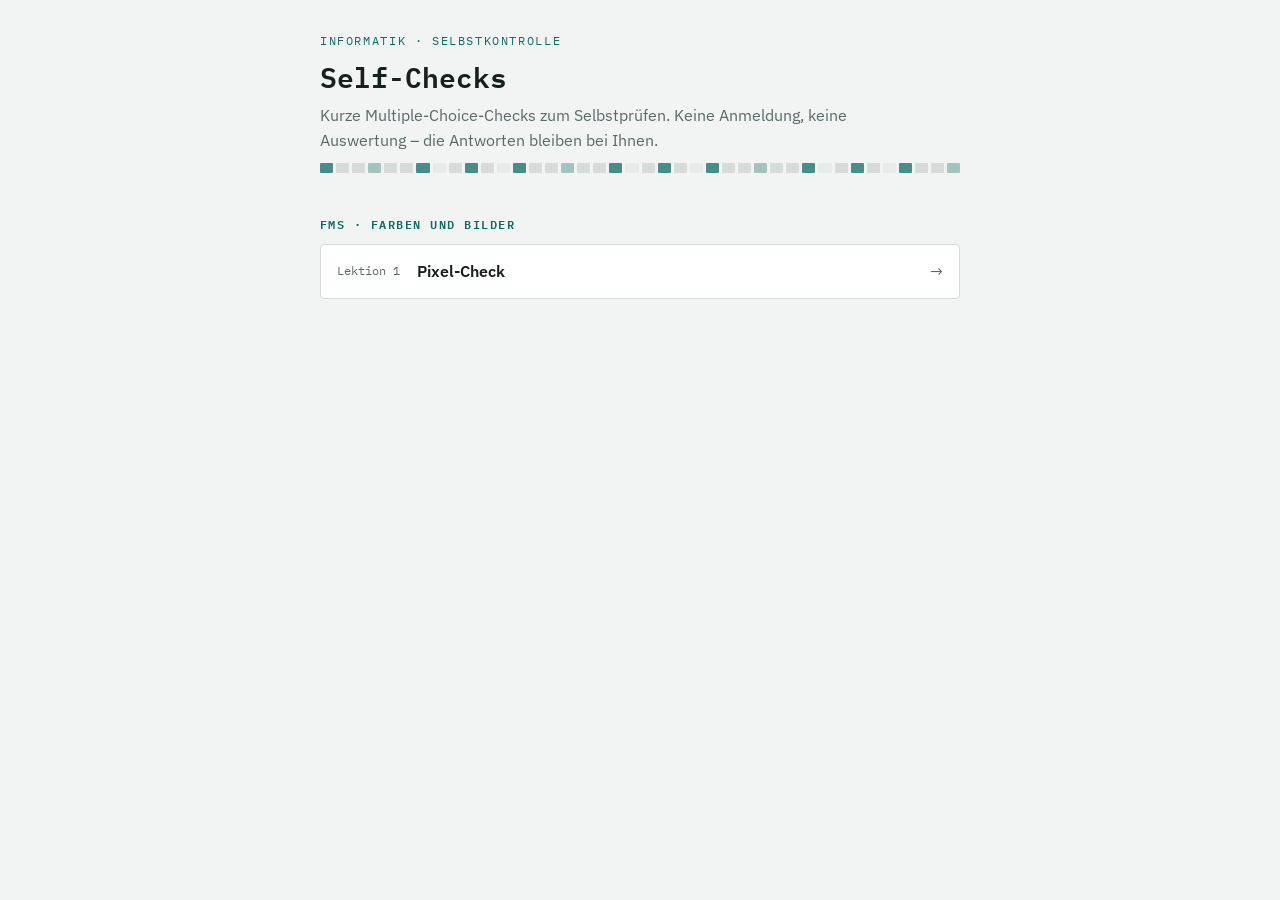
==== index.html @ 5bb7df06 "Self-Check-Plattform: Engine, Design und erster Check Statische Multiple-Choice-Selbstchecks ohne Bu" ====
<!doctype html>
<html lang="de-CH">
<head>
<meta charset="utf-8">
<meta name="viewport" content="width=device-width, initial-scale=1">
<title>Self-Checks</title>
<link rel="preconnect" href="https://fonts.gstatic.com" crossorigin>
<link rel="stylesheet" href="https://fonts.googleapis.com/css2?family=IBM+Plex+Mono:wght@400;600&family=IBM+Plex+Sans:wght@400;500;600&display=swap">
<link rel="stylesheet" href="assets/check.css">
<link rel="stylesheet" href="assets/index.css">
</head>
<body>
<div class="wrap">
  <header class="hero">
    <span class="eyebrow">Informatik · Selbstkontrolle</span>
    <h1>Self-Checks</h1>
    <p class="lead">Kurze Multiple-Choice-Checks zum Selbstprüfen. Keine Anmeldung, keine Auswertung – die Antworten bleiben bei Ihnen.</p>
    <div class="pixelrule" aria-hidden="true"></div>
  </header>
  <div id="liste"><p class="leer">Wird geladen …</p></div>
</div>

<!-- Optional: qrcode.min.js nach assets/ legen und die naechste Zeile entkommentieren,
     dann zeigt die Uebersicht pro Check einen QR-Code zum Anbeamen.
<script src="assets/qrcode.min.js"></script>
-->
<script>
(function () {
  "use strict";
  var liste = document.getElementById("liste");

  var rule = document.querySelector(".pixelrule");
  for (var i = 0; i < 40; i++) rule.append(document.createElement("i"));

  fetch("manifest.json", { cache: "no-cache" })
    .then(function (r) { if (!r.ok) throw new Error("HTTP " + r.status); return r.json(); })
    .then(render)
    .catch(function (err) {
      liste.innerHTML =
        '<div class="oops"><h2>Übersicht nicht verfügbar</h2>' +
        '<p><code>manifest.json</code> fehlt oder ist fehlerhaft.<br><code>' +
        String(err.message || err) + '</code></p></div>';
    });

  function render(data) {
    var checks = (data && data.checks) || [];
    liste.textContent = "";
    if (!checks.length) {
      liste.innerHTML = '<p class="leer">Noch keine Checks eingetragen.</p>';
      return;
    }

    var gruppen = {};
    var reihenfolge = [];
    checks.forEach(function (c) {
      var g = c.gefaess || "Ohne Gefäss";
      if (!gruppen[g]) { gruppen[g] = []; reihenfolge.push(g); }
      gruppen[g].push(c);
    });

    reihenfolge.forEach(function (g) {
      var box = document.createElement("section");
      box.className = "gruppe";
      var h = document.createElement("h2");
      h.textContent = g;
      var karten = document.createElement("div");
      karten.className = "karten";

      gruppen[g].forEach(function (c) {
        var a = document.createElement("a");
        a.className = "karte";
        a.href = c.pfad;

        var meta = document.createElement("span");
        meta.className = "meta";
        meta.textContent = c.lektion || "";

        var t = document.createElement("span");
        t.className = "titel";
        t.textContent = c.titel || c.pfad;

        var pfeil = document.createElement("span");
        pfeil.className = "pfeil";
        pfeil.textContent = "→";

        a.append(meta, t, pfeil);

        if (window.QRCode) {
          var qr = document.createElement("span");
          a.insertBefore(qr, pfeil);
          try {
            new window.QRCode(qr, {
              text: new URL(c.pfad, location.href).href,
              width: 56, height: 56
            });
          } catch (e) { qr.remove(); }
        }

        karten.append(a);
      });

      box.append(h, karten);
      liste.append(box);
    });
  }
})();
</script>
</body>
</html>
---- assets/check.css ----
/* ============================================================
   check.css – Design aller Self-Checks (Bildschirm + Druck)
   Zentral gepflegt: Änderungen hier gelten für alle Checks.
   ============================================================ */

:root{
  --ground:#f2f4f3;
  --surface:#ffffff;
  --line:#d5dbd9;
  --ink:#16201f;
  --ink-soft:#5a6968;
  --accent:#0f6b63;
  --accent-soft:#d9ece9;
  --ok:#1f7a4d;
  --ok-soft:#dcefe3;
  --no:#a3411f;
  --no-soft:#f6e2da;
  --radius:4px;
}
@media (prefers-color-scheme: dark){
  :root:not([data-theme="light"]){
    --ground:#101615;
    --surface:#182120;
    --line:#2c3937;
    --ink:#e8efed;
    --ink-soft:#9aaba9;
    --accent:#5fd3c4;
    --accent-soft:#1d312f;
    --ok:#66d29a;
    --ok-soft:#172c22;
    --no:#e8a084;
    --no-soft:#2e1e18;
  }
}
:root[data-theme="dark"]{
  --ground:#101615;
  --surface:#182120;
  --line:#2c3937;
  --ink:#e8efed;
  --ink-soft:#9aaba9;
  --accent:#5fd3c4;
  --accent-soft:#1d312f;
  --ok:#66d29a;
  --ok-soft:#172c22;
  --no:#e8a084;
  --no-soft:#2e1e18;
}

*{box-sizing:border-box}
body{
  margin:0;
  background:var(--ground);
  color:var(--ink);
  font-family:"IBM Plex Sans",-apple-system,BlinkMacSystemFont,"Segoe UI",sans-serif;
  line-height:1.55;
  font-size:16px;
}
.wrap{max-width:680px;margin:0 auto;padding:32px 20px 64px;display:flex;flex-direction:column;gap:24px}

header{display:flex;flex-direction:column;gap:10px}
.eyebrow{
  font-family:"IBM Plex Mono",ui-monospace,monospace;
  font-size:.72rem;letter-spacing:.14em;text-transform:uppercase;color:var(--accent);
}
h1{
  font-family:"IBM Plex Mono",ui-monospace,monospace;
  font-weight:600;font-size:1.75rem;line-height:1.2;margin:0;text-wrap:balance;
}
.lead{margin:0;color:var(--ink-soft);max-width:56ch}
.sources{
  font-family:"IBM Plex Mono",ui-monospace,monospace;font-size:.75rem;color:var(--ink-soft);
  display:flex;flex-direction:column;gap:2px;word-break:break-all;
}
.sources a{color:var(--ink-soft)}

.pixelrule{display:flex;gap:3px;height:10px}
.pixelrule i{flex:1;background:var(--line);border-radius:1px}
.pixelrule i:nth-child(3n+1){background:var(--accent);opacity:.75}
.pixelrule i:nth-child(4n){opacity:.35}

#quiz{display:flex;flex-direction:column;gap:14px}
.q{
  background:var(--surface);
  border:1px solid var(--line);
  border-radius:var(--radius);
  padding:18px 18px 16px;
  display:flex;flex-direction:column;gap:12px;
}
.qhead{display:flex;gap:12px;align-items:baseline}
.qnum{
  font-family:"IBM Plex Mono",ui-monospace,monospace;font-size:.8rem;color:var(--accent);
  font-variant-numeric:tabular-nums;padding-top:2px;
}
.qtext{margin:0;font-weight:500;text-wrap:balance}
.opts{display:flex;flex-direction:column;gap:8px}
button.opt{
  font:inherit;text-align:left;cursor:pointer;
  background:transparent;color:var(--ink);
  border:1px solid var(--line);border-radius:var(--radius);
  padding:10px 12px;display:flex;gap:10px;align-items:flex-start;
  transition:background .12s ease,border-color .12s ease;
}
button.opt:hover:not(:disabled){border-color:var(--accent);background:var(--accent-soft)}
button.opt:disabled{cursor:default}
button.opt:focus-visible{outline:2px solid var(--accent);outline-offset:2px}
.key{
  font-family:"IBM Plex Mono",ui-monospace,monospace;font-size:.8rem;color:var(--ink-soft);
  line-height:1.7;flex:none;
}
button.opt.correct{background:var(--ok-soft);border-color:var(--ok)}
button.opt.correct .key{color:var(--ok)}
button.opt.wrong{background:var(--no-soft);border-color:var(--no)}
button.opt.wrong .key{color:var(--no)}
button.opt.dim{opacity:.55}

.fb{
  display:none;border-left:3px solid var(--accent);padding:8px 0 8px 12px;
  font-size:.92rem;color:var(--ink-soft);
}
.fb.show{display:block}
.fb b{color:var(--ink);font-weight:600}

.score{
  position:sticky;bottom:12px;align-self:center;
  background:var(--surface);border:1px solid var(--line);border-radius:999px;
  padding:8px 18px;font-family:"IBM Plex Mono",ui-monospace,monospace;font-size:.85rem;
  font-variant-numeric:tabular-nums;box-shadow:0 4px 14px rgba(0,0,0,.08);
}
.score b{color:var(--accent)}
.reset{
  background:transparent;border:none;font:inherit;color:var(--ink-soft);
  text-decoration:underline;cursor:pointer;margin-left:10px;font-size:.8rem;
}

/* Fehlermeldung, falls fragen.json fehlt oder kaputt ist */
.oops{
  background:var(--surface);border:1px solid var(--no);border-left-width:3px;
  border-radius:var(--radius);padding:16px 18px;
}
.oops h2{margin:0 0 6px;font-size:1rem;font-family:"IBM Plex Mono",ui-monospace,monospace}
.oops p{margin:0;color:var(--ink-soft);font-size:.92rem}
.oops code{font-family:"IBM Plex Mono",ui-monospace,monospace;font-size:.85em}

/* Lösungsschlüssel: nur im Druck sichtbar */
.solution{display:none}

@media (prefers-reduced-motion: reduce){*{transition:none!important}}

/* ============================================================
   Druckansicht – ersetzt die Word-Papierversion
   ============================================================ */
@media print{
  /* !important, damit die Dark-Mode-Tokens im Druck nicht gewinnen */
  :root{
    --ground:#fff!important;--surface:#fff!important;--line:#000!important;
    --ink:#000!important;--ink-soft:#333!important;
    --accent:#000!important;--accent-soft:#fff!important;
    --ok:#000!important;--ok-soft:#fff!important;
    --no:#000!important;--no-soft:#fff!important;
  }
  body{background:#fff;color:#000;font-size:11pt;line-height:1.4}
  .wrap{max-width:none;padding:0;gap:14px}

  .pixelrule,.score,.reset{display:none!important}
  .fb{display:none!important}

  header{gap:4px}
  h1{font-size:1.4rem}
  .lead{color:#000;max-width:none}
  .sources{font-size:8pt;color:#333}

  #quiz{gap:10px}
  .q{
    border:none;border-top:1px solid #000;border-radius:0;
    padding:8px 0 0;gap:6px;
    break-inside:avoid;page-break-inside:avoid;
  }
  .opts{gap:3px}
  /* Optionen als flache Ankreuzkästchen, keine Farbflächen */
  button.opt,
  button.opt.correct,
  button.opt.wrong,
  button.opt.dim{
    background:#fff!important;border:none!important;opacity:1!important;
    padding:1px 0;
  }
  button.opt .key,
  button.opt.correct .key,
  button.opt.wrong .key{
    color:#000!important;
    border:1px solid #000;border-radius:2px;
    width:1.35em;height:1.35em;line-height:1.3;text-align:center;
    font-size:9pt;flex:none;
  }

  .solution{
    display:block;break-before:auto;page-break-inside:avoid;
    border-top:1px solid #000;padding-top:8px;margin-top:10px;
    font-family:"IBM Plex Mono",ui-monospace,monospace;font-size:9pt;
  }
  .solution h2{margin:0 0 4px;font-size:9pt;letter-spacing:.1em;text-transform:uppercase}
  .solution p{margin:0}
}
---- assets/index.css ----
/* index.css – Übersichtsseite. Farbtokens kommen aus check.css. */

.hero{display:flex;flex-direction:column;gap:10px}
.hero .lead{max-width:60ch}

.gruppe{display:flex;flex-direction:column;gap:10px}
.gruppe > h2{
  font-family:"IBM Plex Mono",ui-monospace,monospace;
  font-size:.78rem;letter-spacing:.12em;text-transform:uppercase;
  color:var(--accent);margin:18px 0 0;font-weight:600;
}
.karten{display:flex;flex-direction:column;gap:8px}
.karte{
  background:var(--surface);border:1px solid var(--line);border-radius:var(--radius);
  padding:14px 16px;display:flex;gap:14px;align-items:center;
  text-decoration:none;color:var(--ink);
  transition:border-color .12s ease,background .12s ease;
}
.karte:hover{border-color:var(--accent);background:var(--accent-soft)}
.karte:focus-visible{outline:2px solid var(--accent);outline-offset:2px}
.karte .meta{
  font-family:"IBM Plex Mono",ui-monospace,monospace;font-size:.75rem;
  color:var(--ink-soft);flex:none;min-width:5.5em;
}
.karte .titel{font-weight:600}
.karte .pfeil{margin-left:auto;color:var(--ink-soft);flex:none}
.karte canvas,.karte img.qr{flex:none;width:56px;height:56px;image-rendering:pixelated}

.leer{color:var(--ink-soft)}
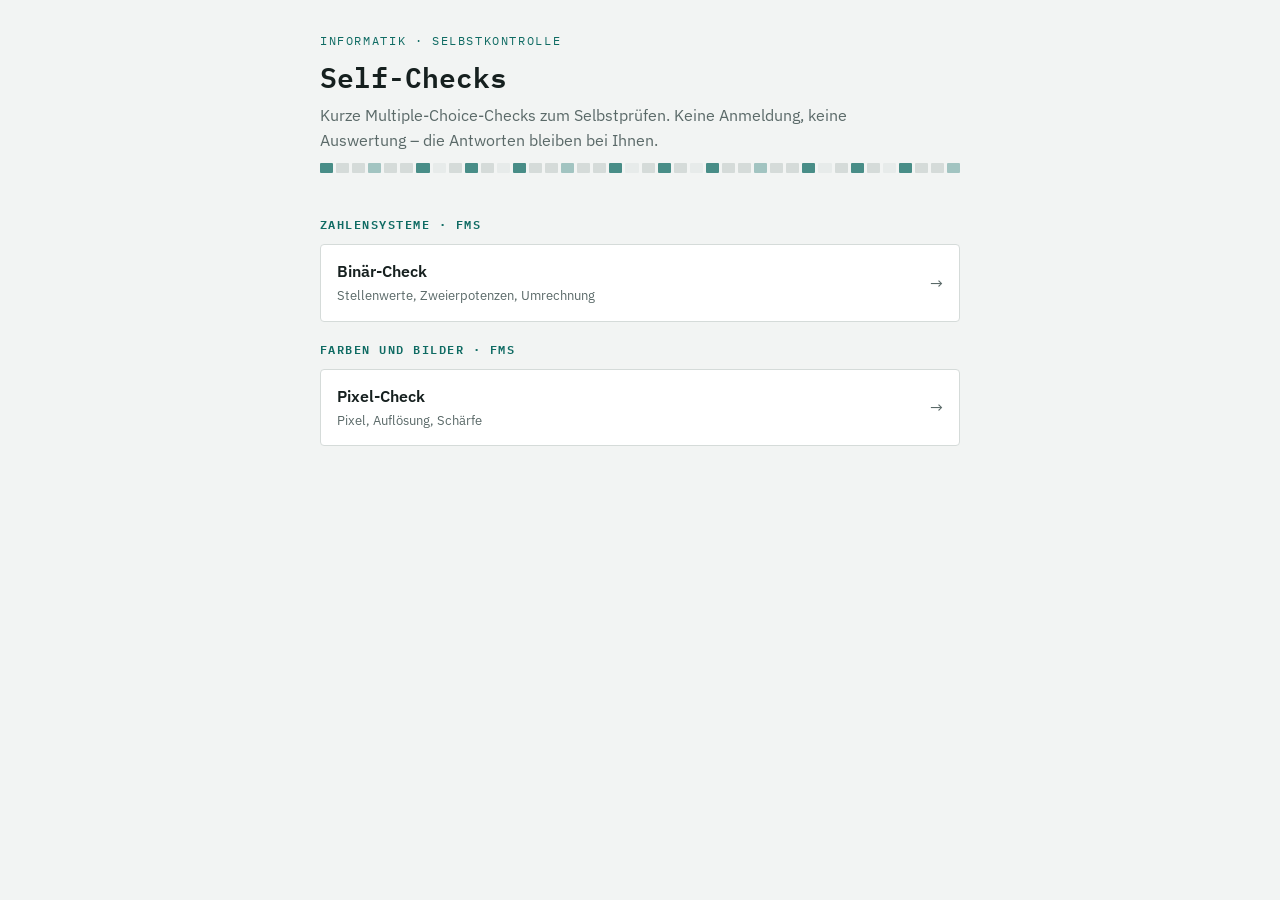
==== commit dee38c75: "Checks lektionsunabhaengig: thematische Gruppen statt Lektionsnummern - manifest.json: Struktur "the" ====
--- a/index.html
+++ b/index.html
@@ -4,6 +4,7 @@
 <meta charset="utf-8">
 <meta name="viewport" content="width=device-width, initial-scale=1">
 <title>Self-Checks</title>
+<link rel="icon" href="assets/favicon.svg">
 <link rel="preconnect" href="https://fonts.gstatic.com" crossorigin>
 <link rel="stylesheet" href="https://fonts.googleapis.com/css2?family=IBM+Plex+Mono:wght@400;600&family=IBM+Plex+Sans:wght@400;500;600&display=swap">
 <link rel="stylesheet" href="assets/check.css">
@@ -43,47 +44,53 @@
     });
 
   function render(data) {
-    var checks = (data && data.checks) || [];
+    // Gruppen und Reihenfolge kommen aus manifest.json: thematisch gruppiert,
+    // von den Grundlagen zu den Anwendungen. Keine Lektionsnummern.
+    var themen = (data && data.themen) || [];
     liste.textContent = "";
-    if (!checks.length) {
+    if (!themen.length) {
       liste.innerHTML = '<p class="leer">Noch keine Checks eingetragen.</p>';
       return;
     }
 
-    var gruppen = {};
-    var reihenfolge = [];
-    checks.forEach(function (c) {
-      var g = c.gefaess || "Ohne Gefäss";
-      if (!gruppen[g]) { gruppen[g] = []; reihenfolge.push(g); }
-      gruppen[g].push(c);
-    });
+    themen.forEach(function (t) {
+      var checks = t.checks || [];
+      if (!checks.length) return;
 
-    reihenfolge.forEach(function (g) {
       var box = document.createElement("section");
       box.className = "gruppe";
+
       var h = document.createElement("h2");
-      h.textContent = g;
+      h.textContent = t.gefaess ? t.thema + " · " + t.gefaess : t.thema;
+
       var karten = document.createElement("div");
       karten.className = "karten";
 
-      gruppen[g].forEach(function (c) {
+      checks.forEach(function (c) {
         var a = document.createElement("a");
         a.className = "karte";
         a.href = c.pfad;
 
-        var meta = document.createElement("span");
-        meta.className = "meta";
-        meta.textContent = c.lektion || "";
+        var titel = document.createElement("span");
+        titel.className = "titel";
+        titel.textContent = c.titel || c.pfad;
 
-        var t = document.createElement("span");
-        t.className = "titel";
-        t.textContent = c.titel || c.pfad;
+        var text = document.createElement("span");
+        text.className = "text";
+        text.append(titel);
+
+        if (c.untertitel) {
+          var unter = document.createElement("span");
+          unter.className = "unter";
+          unter.textContent = c.untertitel;
+          text.append(unter);
+        }
 
         var pfeil = document.createElement("span");
         pfeil.className = "pfeil";
         pfeil.textContent = "→";
 
-        a.append(meta, t, pfeil);
+        a.append(text, pfeil);
 
         if (window.QRCode) {
           var qr = document.createElement("span");
--- a/assets/check.css
+++ b/assets/check.css
@@ -71,7 +71,13 @@
   font-family:"IBM Plex Mono",ui-monospace,monospace;font-size:.75rem;color:var(--ink-soft);
   display:flex;flex-direction:column;gap:2px;word-break:break-all;
 }
-.sources a{color:var(--ink-soft)}
+.sources-lead{
+  font-family:"IBM Plex Sans",-apple-system,BlinkMacSystemFont,"Segoe UI",sans-serif;
+  font-size:.88rem;margin:0 0 2px;word-break:normal;max-width:56ch;
+}
+.sources a{color:var(--accent);text-decoration:underline;text-underline-offset:2px}
+.sources a:hover{text-decoration-thickness:2px}
+.sources a:focus-visible{outline:2px solid var(--accent);outline-offset:2px;border-radius:2px}
 
 .pixelrule{display:flex;gap:3px;height:10px}
 .pixelrule i{flex:1;background:var(--line);border-radius:1px}
@@ -168,6 +174,8 @@
   h1{font-size:1.4rem}
   .lead{color:#000;max-width:none}
   .sources{font-size:8pt;color:#333}
+  .sources-lead{font-size:9pt;color:#000}
+  .sources a{color:#000!important;text-decoration:none}
 
   #quiz{gap:10px}
   .q{
--- a/assets/index.css
+++ b/assets/index.css
@@ -18,11 +18,9 @@
 }
 .karte:hover{border-color:var(--accent);background:var(--accent-soft)}
 .karte:focus-visible{outline:2px solid var(--accent);outline-offset:2px}
-.karte .meta{
-  font-family:"IBM Plex Mono",ui-monospace,monospace;font-size:.75rem;
-  color:var(--ink-soft);flex:none;min-width:5.5em;
-}
+.karte .text{display:flex;flex-direction:column;gap:2px;min-width:0}
 .karte .titel{font-weight:600}
+.karte .unter{font-size:.82rem;color:var(--ink-soft)}
 .karte .pfeil{margin-left:auto;color:var(--ink-soft);flex:none}
 .karte canvas,.karte img.qr{flex:none;width:56px;height:56px;image-rendering:pixelated}
 
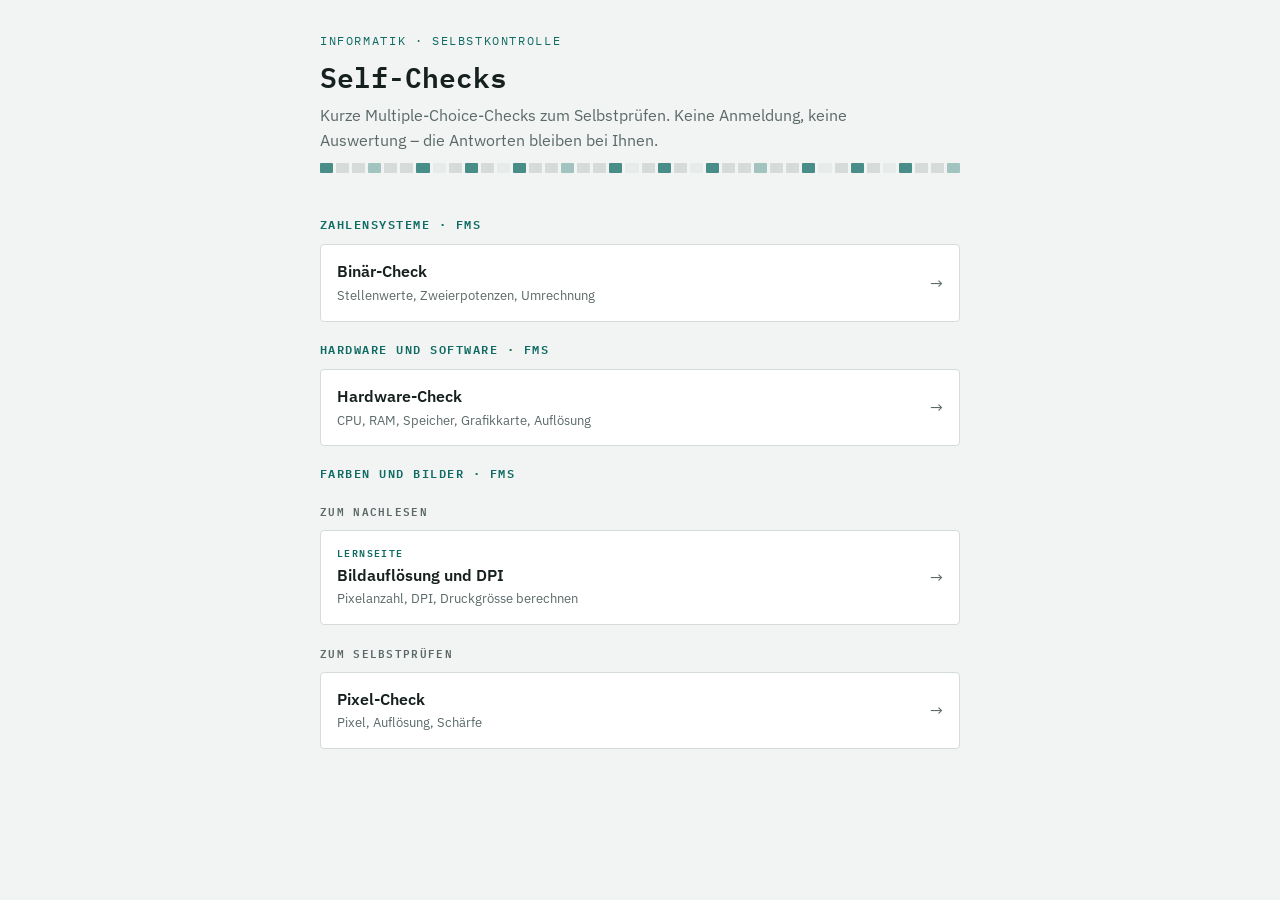
==== commit 3d87d3e1: "Lernseiten-Zweig: erste Lernseite "Bildauflösung und DPI" - Engine: assets/lernseite.css, lernseite." ====
--- a/index.html
+++ b/index.html
@@ -53,30 +53,64 @@
       return;
     }
 
+    // Pro Thema: erst die Lernseiten ("Zum Nachlesen"), dann die Checks
+    // ("Zum Selbstprüfen"). Fehlt eines der beiden Arrays, entfaellt der
+    // Abschnitt – Themen mit nur Checks sehen aus wie bisher.
     themen.forEach(function (t) {
+      var lernseiten = t.lernseiten || [];
       var checks = t.checks || [];
-      if (!checks.length) return;
+      if (!lernseiten.length && !checks.length) return;
 
       var box = document.createElement("section");
       box.className = "gruppe";
 
       var h = document.createElement("h2");
       h.textContent = t.gefaess ? t.thema + " · " + t.gefaess : t.thema;
+      box.append(h);
 
+      var beide = lernseiten.length && checks.length;
+
+      if (lernseiten.length) {
+        if (beide) box.append(abschnitt("Zum Nachlesen"));
+        box.append(kartenBauen(lernseiten, true));
+      }
+      if (checks.length) {
+        if (beide) box.append(abschnitt("Zum Selbstprüfen"));
+        box.append(kartenBauen(checks, false));
+      }
+
+      liste.append(box);
+    });
+
+    function abschnitt(text) {
+      var p = document.createElement("p");
+      p.className = "subhead";
+      p.textContent = text;
+      return p;
+    }
+
+    function kartenBauen(items, istLernseite) {
       var karten = document.createElement("div");
       karten.className = "karten";
 
-      checks.forEach(function (c) {
+      items.forEach(function (c) {
         var a = document.createElement("a");
         a.className = "karte";
         a.href = c.pfad;
 
+        var text = document.createElement("span");
+        text.className = "text";
+
+        if (istLernseite) {
+          var eyebrow = document.createElement("span");
+          eyebrow.className = "eyebrow";
+          eyebrow.textContent = "Lernseite";
+          text.append(eyebrow);
+        }
+
         var titel = document.createElement("span");
         titel.className = "titel";
         titel.textContent = c.titel || c.pfad;
-
-        var text = document.createElement("span");
-        text.className = "text";
         text.append(titel);
 
         if (c.untertitel) {
@@ -106,9 +140,8 @@
         karten.append(a);
       });
 
-      box.append(h, karten);
-      liste.append(box);
-    });
+      return karten;
+    }
   }
 })();
 </script>
--- a/assets/index.css
+++ b/assets/index.css
@@ -9,6 +9,13 @@
   font-size:.78rem;letter-spacing:.12em;text-transform:uppercase;
   color:var(--accent);margin:18px 0 0;font-weight:600;
 }
+/* Abschnittstitel innerhalb eines Themas (nur wenn Lernseiten UND Checks da sind) */
+.subhead{
+  font-family:"IBM Plex Mono",ui-monospace,monospace;
+  font-size:.68rem;letter-spacing:.12em;text-transform:uppercase;
+  color:var(--ink-soft);margin:10px 0 0;font-weight:600;
+}
+
 .karten{display:flex;flex-direction:column;gap:8px}
 .karte{
   background:var(--surface);border:1px solid var(--line);border-radius:var(--radius);
@@ -19,6 +26,11 @@
 .karte:hover{border-color:var(--accent);background:var(--accent-soft)}
 .karte:focus-visible{outline:2px solid var(--accent);outline-offset:2px}
 .karte .text{display:flex;flex-direction:column;gap:2px;min-width:0}
+.karte .eyebrow{
+  font-family:"IBM Plex Mono",ui-monospace,monospace;
+  font-size:.62rem;letter-spacing:.14em;text-transform:uppercase;
+  color:var(--accent);font-weight:600;
+}
 .karte .titel{font-weight:600}
 .karte .unter{font-size:.82rem;color:var(--ink-soft)}
 .karte .pfeil{margin-left:auto;color:var(--ink-soft);flex:none}
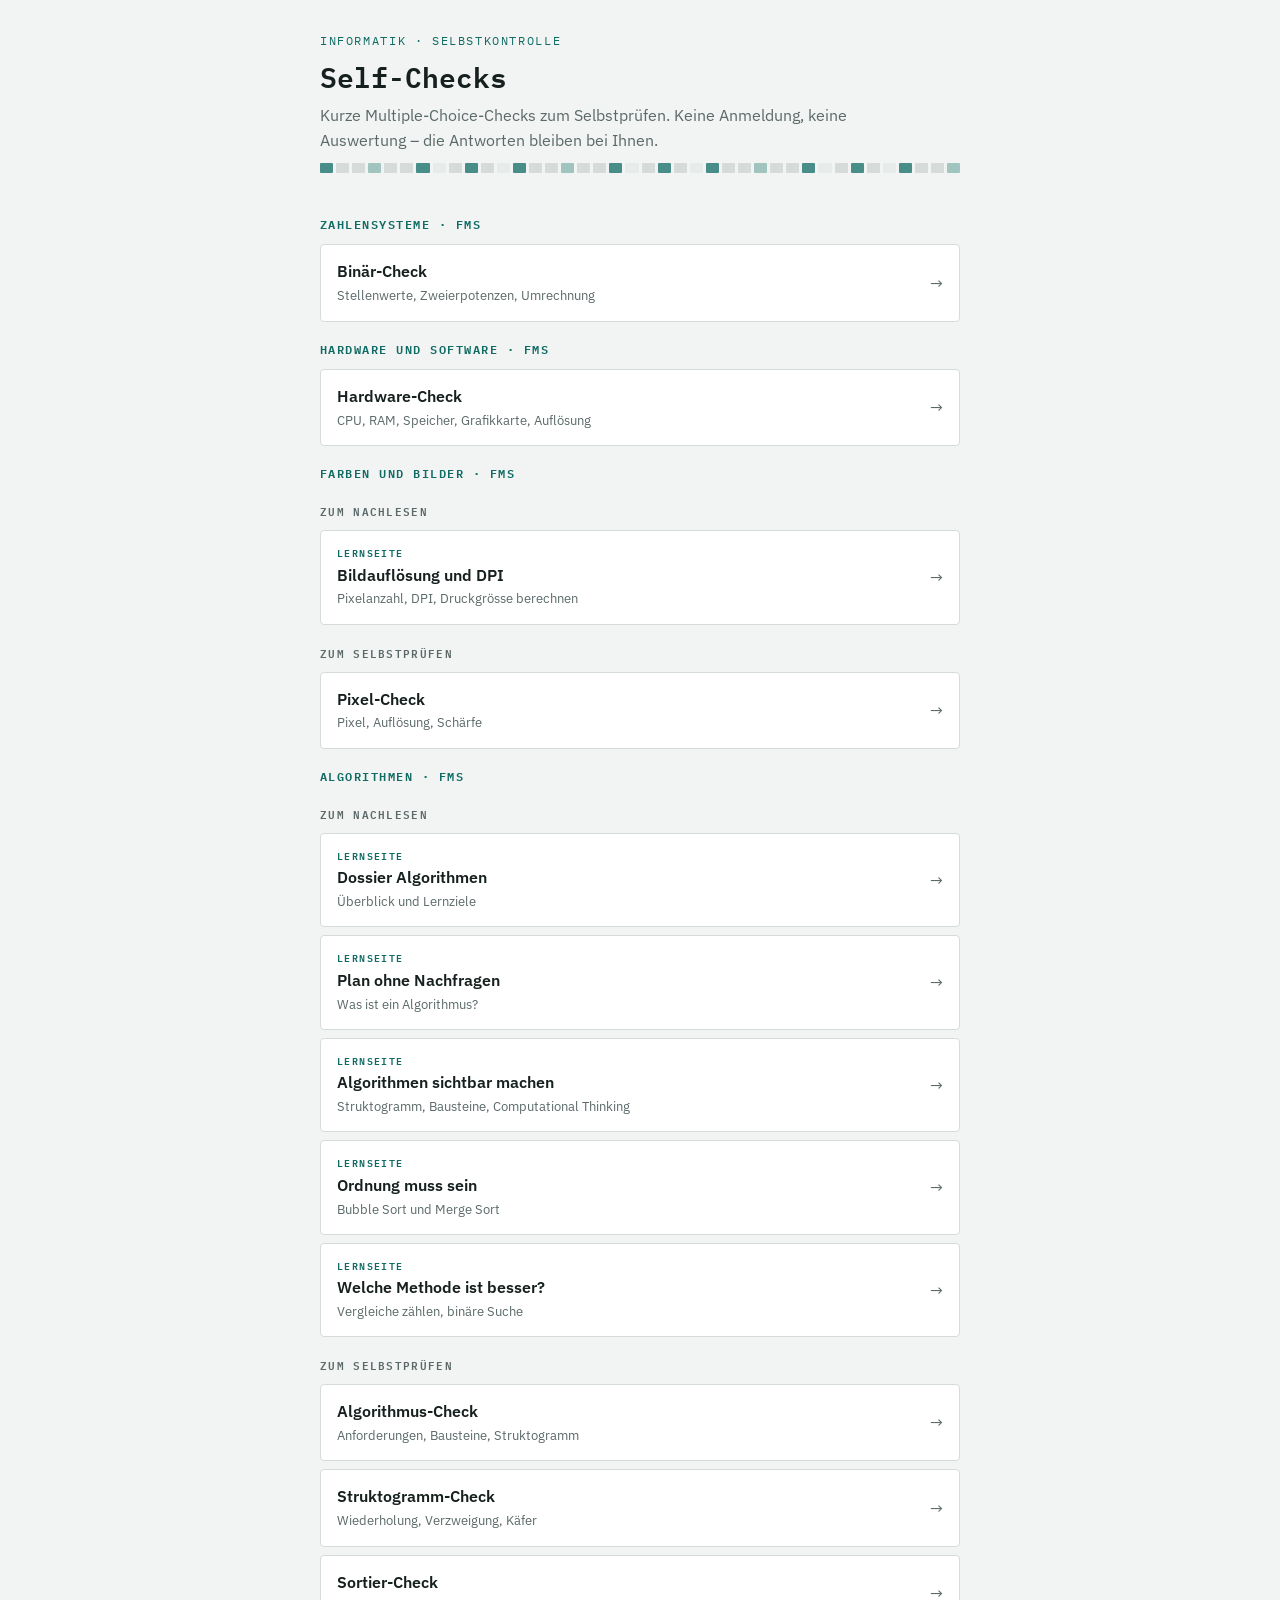
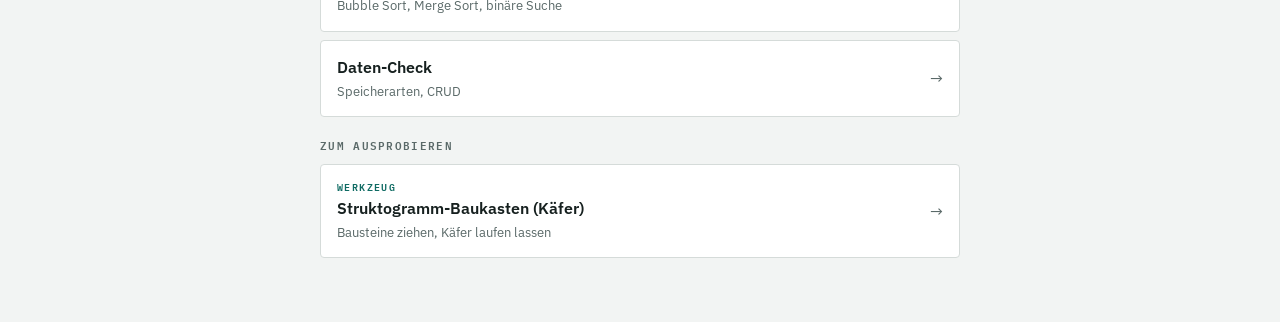
==== commit eb47ddc1: "Algorithmen: Struktogramm-Baukasten (Käfer) Co-Authored-By: Claude Sonnet 5.5 <noreply@anthropic.com" ====
--- a/index.html
+++ b/index.html
@@ -54,12 +54,14 @@
     }
 
     // Pro Thema: erst die Lernseiten ("Zum Nachlesen"), dann die Checks
-    // ("Zum Selbstprüfen"). Fehlt eines der beiden Arrays, entfaellt der
-    // Abschnitt – Themen mit nur Checks sehen aus wie bisher.
+    // ("Zum Selbstprüfen"), zuletzt die Werkzeuge ("Zum Ausprobieren").
+    // Fehlt eines der Arrays, entfaellt der Abschnitt – Themen mit nur
+    // Checks sehen aus wie bisher.
     themen.forEach(function (t) {
       var lernseiten = t.lernseiten || [];
       var checks = t.checks || [];
-      if (!lernseiten.length && !checks.length) return;
+      var werkzeuge = t.werkzeuge || [];
+      if (!lernseiten.length && !checks.length && !werkzeuge.length) return;
 
       var box = document.createElement("section");
       box.className = "gruppe";
@@ -68,15 +70,19 @@
       h.textContent = t.gefaess ? t.thema + " · " + t.gefaess : t.thema;
       box.append(h);
 
-      var beide = lernseiten.length && checks.length;
+      var mehrere = (lernseiten.length ? 1 : 0) + (checks.length ? 1 : 0) + (werkzeuge.length ? 1 : 0) > 1;
 
       if (lernseiten.length) {
-        if (beide) box.append(abschnitt("Zum Nachlesen"));
-        box.append(kartenBauen(lernseiten, true));
+        if (mehrere) box.append(abschnitt("Zum Nachlesen"));
+        box.append(kartenBauen(lernseiten, "Lernseite"));
       }
       if (checks.length) {
-        if (beide) box.append(abschnitt("Zum Selbstprüfen"));
-        box.append(kartenBauen(checks, false));
+        if (mehrere) box.append(abschnitt("Zum Selbstprüfen"));
+        box.append(kartenBauen(checks, null));
+      }
+      if (werkzeuge.length) {
+        if (mehrere) box.append(abschnitt("Zum Ausprobieren"));
+        box.append(kartenBauen(werkzeuge, "Werkzeug"));
       }
 
       liste.append(box);
@@ -89,7 +95,7 @@
       return p;
     }
 
-    function kartenBauen(items, istLernseite) {
+    function kartenBauen(items, kennzeichen) {
       var karten = document.createElement("div");
       karten.className = "karten";
 
@@ -101,10 +107,10 @@
         var text = document.createElement("span");
         text.className = "text";
 
-        if (istLernseite) {
+        if (kennzeichen) {
           var eyebrow = document.createElement("span");
           eyebrow.className = "eyebrow";
-          eyebrow.textContent = "Lernseite";
+          eyebrow.textContent = kennzeichen;
           text.append(eyebrow);
         }
 
--- a/assets/check.css
+++ b/assets/check.css
@@ -119,6 +119,37 @@
 button.opt.wrong .key{color:var(--no)}
 button.opt.dim{opacity:.55}
 
+/* Matrix-Frage: Zeile = Objekt, Spalte = Kategorie */
+.matrix-wrap{overflow-x:auto}
+table.matrix{border-collapse:collapse;width:100%;font-size:.92rem}
+.matrix th,.matrix td{border:1px solid var(--line)}
+.matrix .colhead{
+  font-family:"IBM Plex Mono",ui-monospace,monospace;
+  font-size:.7rem;letter-spacing:.08em;text-transform:uppercase;color:var(--ink-soft);
+  font-weight:600;padding:6px 8px;white-space:nowrap;
+}
+.matrix .rowhead-empty{border:none}
+.matrix tbody th{text-align:left;font-weight:500;padding:4px 10px 4px 8px}
+.matrix td{padding:0;width:1%}
+button.cell{
+  font:inherit;color:inherit;background:transparent;border:none;cursor:pointer;
+  width:100%;min-height:34px;display:flex;align-items:center;justify-content:center;
+  transition:background .12s ease;
+}
+button.cell:disabled{cursor:default}
+button.cell:focus-visible{outline:2px solid var(--accent);outline-offset:-3px}
+.box{
+  width:15px;height:15px;flex:none;
+  border:1px solid var(--line);border-radius:2px;background:var(--surface);
+}
+button.cell:hover:not(:disabled){background:var(--accent-soft)}
+button.cell:hover:not(:disabled) .box{border-color:var(--accent)}
+button.cell.correct{background:var(--ok-soft)}
+button.cell.correct .box{background:var(--ok);border-color:var(--ok)}
+button.cell.wrong{background:var(--no-soft)}
+button.cell.wrong .box{background:var(--no);border-color:var(--no)}
+button.cell.miss .box{border:2px solid var(--ok)}
+
 .fb{
   display:none;border-left:3px solid var(--accent);padding:8px 0 8px 12px;
   font-size:.92rem;color:var(--ink-soft);
@@ -201,6 +232,24 @@
     font-size:9pt;flex:none;
   }
 
+  /* Matrix als leeres Ankreuzraster, keine Farbflaechen */
+  .matrix{font-size:9.5pt}
+  .matrix th,.matrix td{border:1px solid #000!important}
+  .matrix .rowhead-empty{border:none!important}
+  .matrix .colhead{font-size:8pt;padding:3px 6px;color:#000}
+  .matrix tbody th{padding:2px 8px 2px 4px}
+  button.cell,
+  button.cell.correct,
+  button.cell.wrong,
+  button.cell.miss{background:#fff!important;min-height:0;padding:3px 10px}
+  .box,
+  button.cell.correct .box,
+  button.cell.wrong .box,
+  button.cell.miss .box{
+    background:#fff!important;border:1px solid #000!important;
+    width:11px;height:11px;
+  }
+
   .solution{
     display:block;break-before:auto;page-break-inside:avoid;
     border-top:1px solid #000;padding-top:8px;margin-top:10px;
